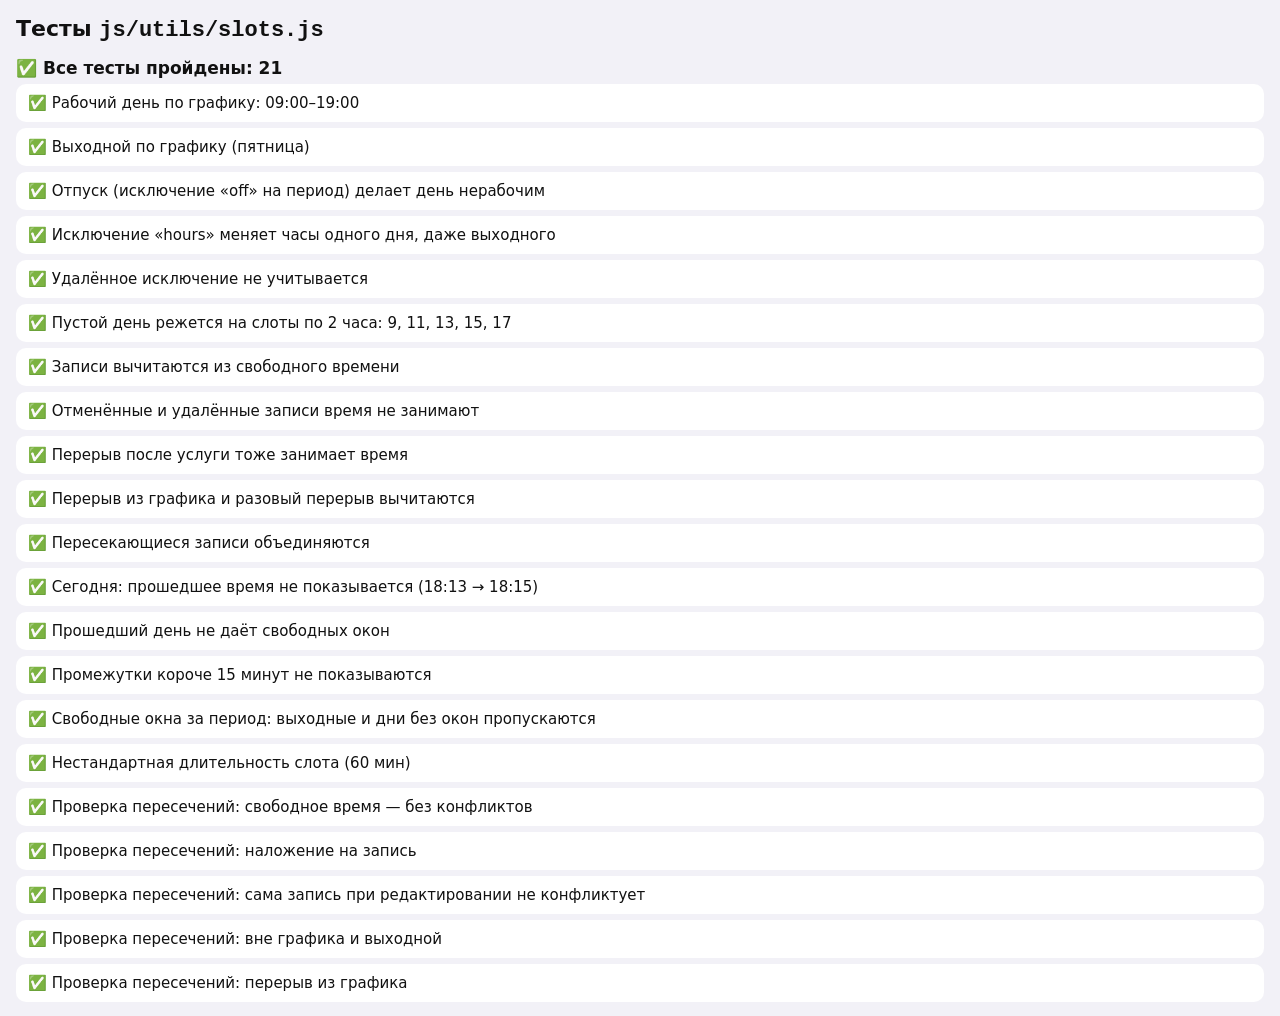
==== tests/slots.test.html @ 62e4ee6c "Этап 1: структура, дизайн-система, база данных, демо-данные, Главная, Расписание (День), записи, усл" ====
<!doctype html>
<html lang="ru">
<head>
  <meta charset="utf-8">
  <meta name="viewport" content="width=device-width, initial-scale=1">
  <title>Тесты: свободные окна</title>
  <style>
    body { font: 15px -apple-system, system-ui, sans-serif; margin: 16px; background: #F2F1F7; color: #111; }
    h1 { font-size: 22px; }
    .t { background: #fff; border-radius: 10px; padding: 10px 12px; margin: 6px 0; }
    .fail { color: #E5484D; }
    pre { margin: 6px 0 0; font-size: 12px; white-space: pre-wrap; color: #8A8A8E; }
    #summary { font-weight: 700; font-size: 17px; }
  </style>
</head>
<body>
  <h1>Тесты <code>js/utils/slots.js</code></h1>
  <div id="summary">Выполняется…</div>
  <div id="out"></div>

  <script type="module">
    import { getDayHours, getFreeIntervals, getFreeSlots, getFreeSlotsRange, findConflicts } from '../js/utils/slots.js';
    import { fromMin } from '../js/utils/dates.js';

    const out = document.getElementById('out');
    let passed = 0, failed = 0;

    function test(name, fn) {
      const row = document.createElement('div');
      row.className = 't';
      try {
        fn();
        passed++;
        row.textContent = '✅ ' + name;
      } catch (e) {
        failed++;
        row.className += ' fail';
        row.innerHTML = '❌ ' + name + '<pre></pre>';
        row.querySelector('pre').textContent = e.message;
      }
      out.appendChild(row);
    }

    function eq(actual, expected) {
      const a = JSON.stringify(actual), b = JSON.stringify(expected);
      if (a !== b) throw new Error(`ожидалось ${b}\nполучено  ${a}`);
    }

    const times = (arr) => arr.map(fromMin);
    const intervals = (arr) => arr.map((i) => `${fromMin(i.start)}-${fromMin(i.end)}`);

    // График: пн–чт 09:00–19:00, пт–вс выходные. В среду перерыв 13:00–14:00.
    const schedule = [
      { weekday: 0, isWorking: true, start: '09:00', end: '19:00', breaks: [] },
      { weekday: 1, isWorking: true, start: '09:00', end: '19:00', breaks: [] },
      { weekday: 2, isWorking: true, start: '09:00', end: '19:00', breaks: [{ start: '13:00', end: '14:00' }] },
      { weekday: 3, isWorking: true, start: '09:00', end: '19:00', breaks: [] },
      { weekday: 4, isWorking: false, start: '09:00', end: '19:00', breaks: [] },
      { weekday: 5, isWorking: false, start: '09:00', end: '19:00', breaks: [] },
      { weekday: 6, isWorking: false, start: '09:00', end: '19:00', breaks: [] },
    ];
    // 2026-11-16 — понедельник. «Сейчас» — воскресенье 15 ноября, чтобы вся неделя была в будущем.
    const MON = '2026-11-16', TUE = '2026-11-17', WED = '2026-11-18', FRI = '2026-11-20';
    const before = new Date(2026, 10, 15, 12, 0);

    test('Рабочий день по графику: 09:00–19:00', () => {
      const h = getDayHours(MON, schedule, []);
      eq([h.working, fromMin(h.start), fromMin(h.end)], [true, '09:00', '19:00']);
    });

    test('Выходной по графику (пятница)', () => {
      eq(getDayHours(FRI, schedule, []).working, false);
    });

    test('Отпуск (исключение «off» на период) делает день нерабочим', () => {
      const ex = [{ kind: 'off', dateFrom: MON, dateTo: TUE }];
      eq([getDayHours(MON, schedule, ex).working, getDayHours(TUE, schedule, ex).working, getDayHours(WED, schedule, ex).working], [false, false, true]);
    });

    test('Исключение «hours» меняет часы одного дня, даже выходного', () => {
      const ex = [{ kind: 'hours', dateFrom: FRI, dateTo: FRI, start: '10:00', end: '14:00' }];
      const h = getDayHours(FRI, schedule, ex);
      eq([h.working, fromMin(h.start), fromMin(h.end)], [true, '10:00', '14:00']);
    });

    test('Удалённое исключение не учитывается', () => {
      const ex = [{ kind: 'off', dateFrom: MON, dateTo: MON, deleted: true }];
      eq(getDayHours(MON, schedule, ex).working, true);
    });

    test('Пустой день режется на слоты по 2 часа: 9, 11, 13, 15, 17', () => {
      const hours = getDayHours(MON, schedule, []);
      eq(times(getFreeSlots({ date: MON, hours, now: before })), ['09:00', '11:00', '13:00', '15:00', '17:00']);
    });

    test('Записи вычитаются из свободного времени', () => {
      const hours = getDayHours(MON, schedule, []);
      const appts = [{ id: 'a', date: MON, start: 540, duration: 120, status: 'scheduled' }];
      eq(intervals(getFreeIntervals({ date: MON, hours, appointments: appts, now: before })), ['11:00-19:00']);
      eq(times(getFreeSlots({ date: MON, hours, appointments: appts, now: before })), ['11:00', '13:00', '15:00', '17:00']);
    });

    test('Отменённые и удалённые записи время не занимают', () => {
      const hours = getDayHours(MON, schedule, []);
      const appts = [
        { id: 'a', date: MON, start: 540, duration: 120, status: 'cancelled' },
        { id: 'b', date: MON, start: 660, duration: 120, status: 'scheduled', deleted: true },
      ];
      eq(intervals(getFreeIntervals({ date: MON, hours, appointments: appts, now: before })), ['09:00-19:00']);
    });

    test('Перерыв после услуги тоже занимает время', () => {
      const hours = getDayHours(MON, schedule, []);
      const appts = [{ id: 'a', date: MON, start: 540, duration: 90, breakAfter: 15, status: 'scheduled' }];
      eq(intervals(getFreeIntervals({ date: MON, hours, appointments: appts, now: before })), ['10:45-19:00']);
    });

    test('Перерыв из графика и разовый перерыв вычитаются', () => {
      const hours = getDayHours(WED, schedule, []);
      const brk = [{ id: 'b', date: WED, start: 1020, end: 1080 }]; // 17:00–18:00
      eq(intervals(getFreeIntervals({ date: WED, hours, breaks: brk, now: before })), ['09:00-13:00', '14:00-17:00', '18:00-19:00']);
      eq(times(getFreeSlots({ date: WED, hours, breaks: brk, now: before })), ['09:00', '11:00', '14:00']);
    });

    test('Пересекающиеся записи объединяются', () => {
      const hours = getDayHours(MON, schedule, []);
      const appts = [
        { id: 'a', date: MON, start: 540, duration: 120, status: 'scheduled' },
        { id: 'b', date: MON, start: 600, duration: 120, status: 'confirmed' },
      ];
      eq(intervals(getFreeIntervals({ date: MON, hours, appointments: appts, now: before })), ['12:00-19:00']);
    });

    test('Сегодня: прошедшее время не показывается (18:13 → 18:15)', () => {
      const now = new Date(2026, 10, 16, 18, 13);
      const hours = getDayHours(MON, schedule, []);
      const appts = [{ id: 'a', date: MON, start: 540, duration: 120, status: 'scheduled' }];
      eq(intervals(getFreeIntervals({ date: MON, hours, appointments: appts, now })), ['18:15-19:00']);
      eq(getFreeSlots({ date: MON, hours, appointments: appts, now }), []);
    });

    test('Прошедший день не даёт свободных окон', () => {
      const now = new Date(2026, 10, 17, 8, 0);
      const hours = getDayHours(MON, schedule, []);
      eq(getFreeIntervals({ date: MON, hours, now }), []);
    });

    test('Промежутки короче 15 минут не показываются', () => {
      const hours = getDayHours(MON, schedule, []);
      const appts = [
        { id: 'a', date: MON, start: 540, duration: 120, status: 'scheduled' },
        { id: 'b', date: MON, start: 670, duration: 530, status: 'scheduled' }, // 11:10–20:00
      ];
      eq(getFreeIntervals({ date: MON, hours, appointments: appts, now: before }), []);
    });

    test('Свободные окна за период: выходные и дни без окон пропускаются', () => {
      const appts = [{ id: 'a', date: TUE, start: 540, duration: 600, status: 'scheduled' }];
      const r = getFreeSlotsRange({ from: MON, to: '2026-11-22', schedule, appointments: appts, now: before });
      eq(r.map((d) => d.date), [MON, WED, '2026-11-19']);
    });

    test('Нестандартная длительность слота (60 мин)', () => {
      const hours = getDayHours(MON, schedule, [{ kind: 'hours', dateFrom: MON, dateTo: MON, start: '09:00', end: '12:00' }]);
      eq(times(getFreeSlots({ date: MON, hours, now: before, slotDuration: 60 })), ['09:00', '10:00', '11:00']);
    });

    test('Проверка пересечений: свободное время — без конфликтов', () => {
      const hours = getDayHours(MON, schedule, []);
      const r = findConflicts({ date: MON, start: 660, duration: 60 }, { hours, appointments: [{ id: 'a', date: MON, start: 540, duration: 120, status: 'scheduled' }] });
      eq(r.ok, true);
    });

    test('Проверка пересечений: наложение на запись', () => {
      const hours = getDayHours(MON, schedule, []);
      const r = findConflicts({ date: MON, start: 600, duration: 60 }, { hours, appointments: [{ id: 'a', date: MON, start: 540, duration: 120, status: 'scheduled' }] });
      eq([r.ok, r.overlaps.length], [false, 1]);
    });

    test('Проверка пересечений: сама запись при редактировании не конфликтует', () => {
      const hours = getDayHours(MON, schedule, []);
      const r = findConflicts({ date: MON, start: 600, duration: 60, excludeId: 'a' }, { hours, appointments: [{ id: 'a', date: MON, start: 540, duration: 120, status: 'scheduled' }] });
      eq(r.ok, true);
    });

    test('Проверка пересечений: вне графика и выходной', () => {
      const hours = getDayHours(MON, schedule, []);
      eq(findConflicts({ date: MON, start: 1080, duration: 120 }, { hours }).outsideHours, true);
      eq(findConflicts({ date: FRI, start: 600, duration: 60 }, { hours: getDayHours(FRI, schedule, []) }).dayOff, true);
    });

    test('Проверка пересечений: перерыв из графика', () => {
      const hours = getDayHours(WED, schedule, []);
      eq(findConflicts({ date: WED, start: 750, duration: 60 }, { hours }).breakOverlap, true);
    });

    const s = document.getElementById('summary');
    s.textContent = failed ? `❌ Провалено: ${failed}, пройдено: ${passed}` : `✅ Все тесты пройдены: ${passed}`;
    s.className = failed ? 'fail' : '';
    document.title = failed ? 'FAIL' : 'PASS';
  </script>
</body>
</html>
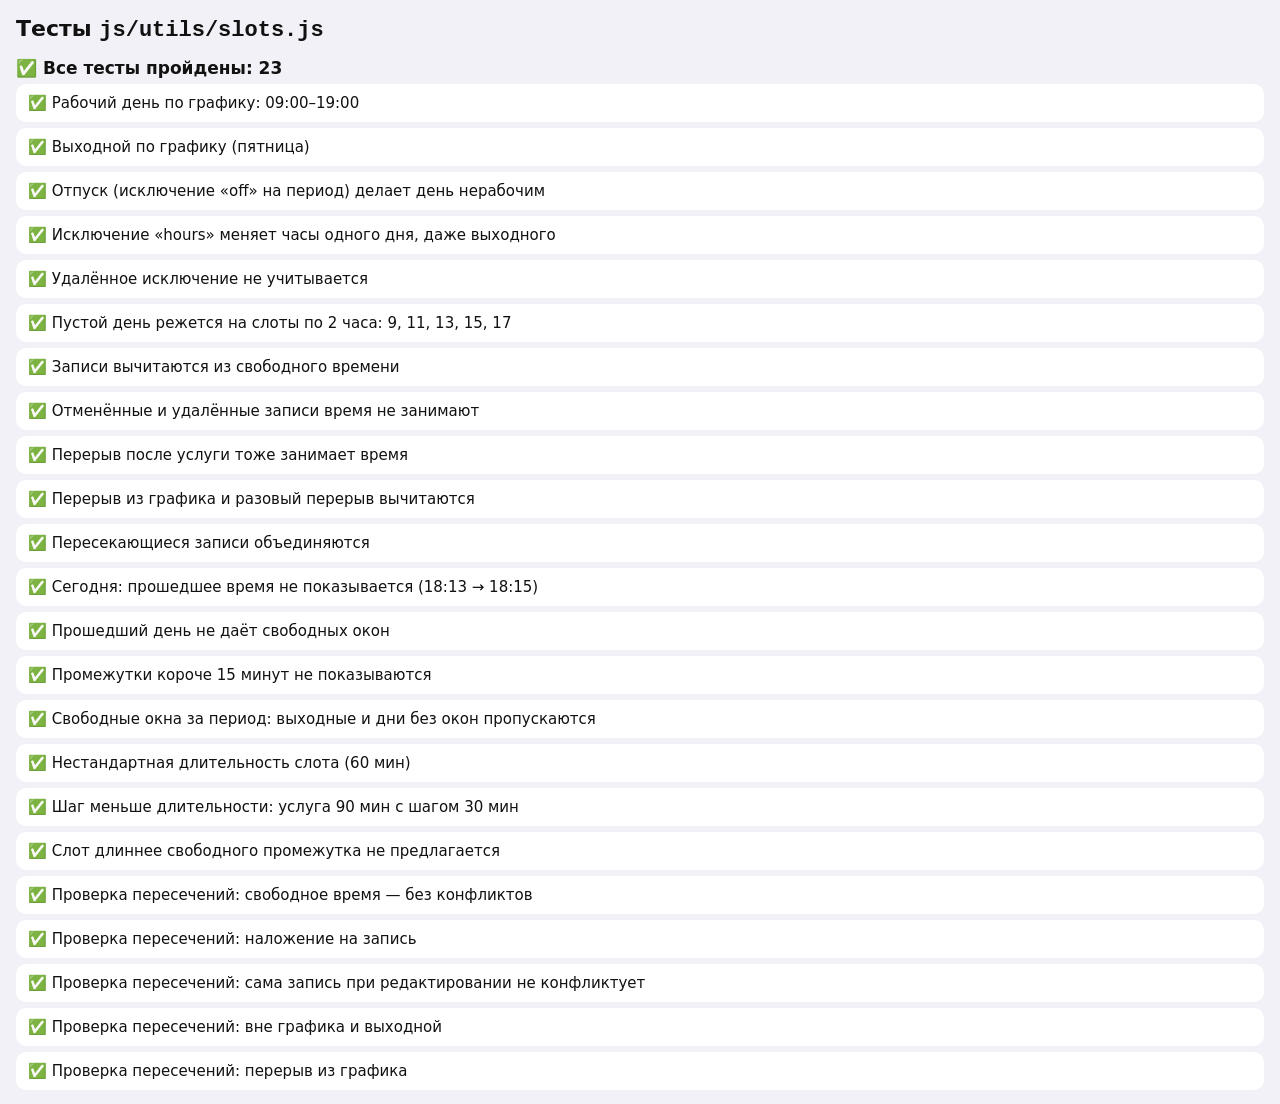
==== commit d7ea4c48: "Этап 2: свободные окна, режимы «Неделя» и «Лента», профиль и настройки, клиенты Co-Authored-By: Clau" ====
--- a/tests/slots.test.html
+++ b/tests/slots.test.html
@@ -165,6 +165,17 @@
       eq(times(getFreeSlots({ date: MON, hours, now: before, slotDuration: 60 })), ['09:00', '10:00', '11:00']);
     });
 
+    test('Шаг меньше длительности: услуга 90 мин с шагом 30 мин', () => {
+      const hours = getDayHours(MON, schedule, [{ kind: 'hours', dateFrom: MON, dateTo: MON, start: '09:00', end: '12:00' }]);
+      eq(times(getFreeSlots({ date: MON, hours, now: before, slotDuration: 90, step: 30 })), ['09:00', '09:30', '10:00', '10:30']);
+    });
+
+    test('Слот длиннее свободного промежутка не предлагается', () => {
+      const hours = getDayHours(MON, schedule, []);
+      const appts = [{ id: 'a', date: MON, start: 600, duration: 540, status: 'scheduled' }]; // 10:00–19:00
+      eq(getFreeSlots({ date: MON, hours, appointments: appts, now: before, slotDuration: 90, step: 30 }), []);
+    });
+
     test('Проверка пересечений: свободное время — без конфликтов', () => {
       const hours = getDayHours(MON, schedule, []);
       const r = findConflicts({ date: MON, start: 660, duration: 60 }, { hours, appointments: [{ id: 'a', date: MON, start: 540, duration: 120, status: 'scheduled' }] });
